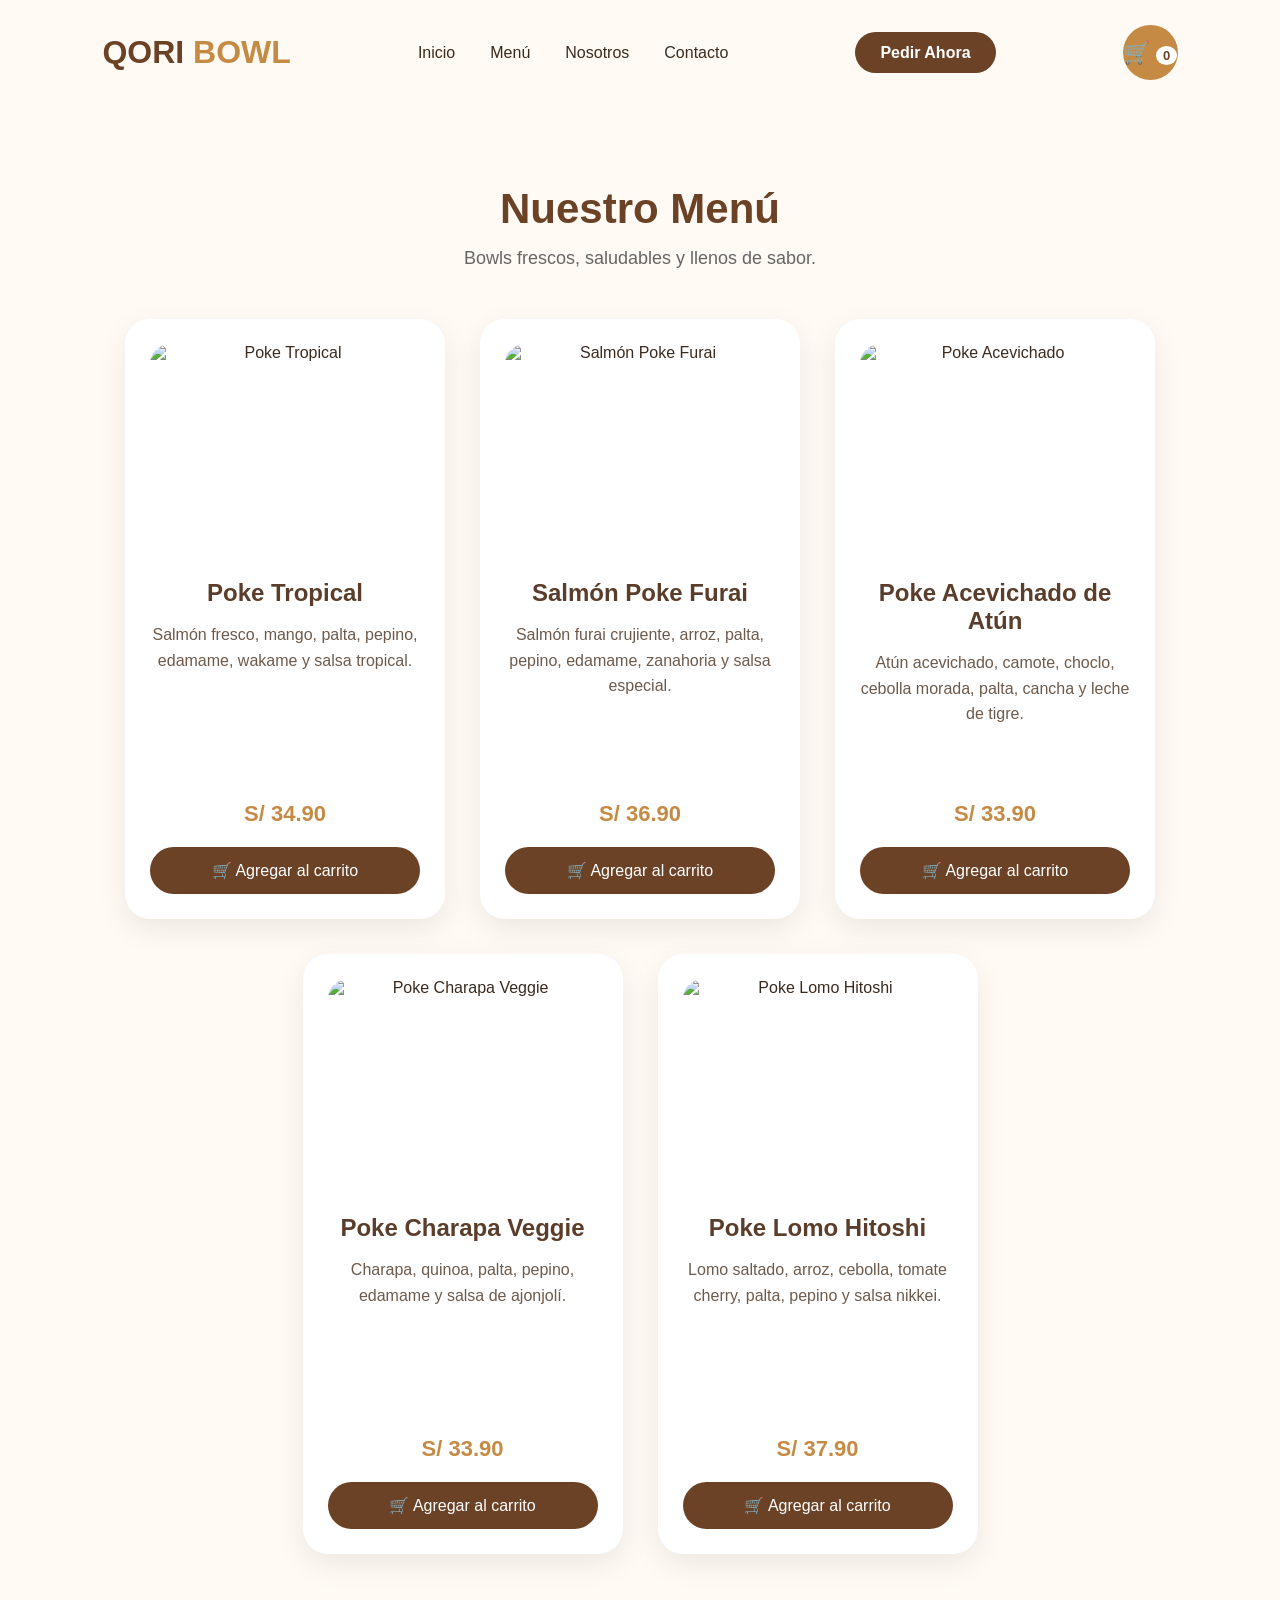
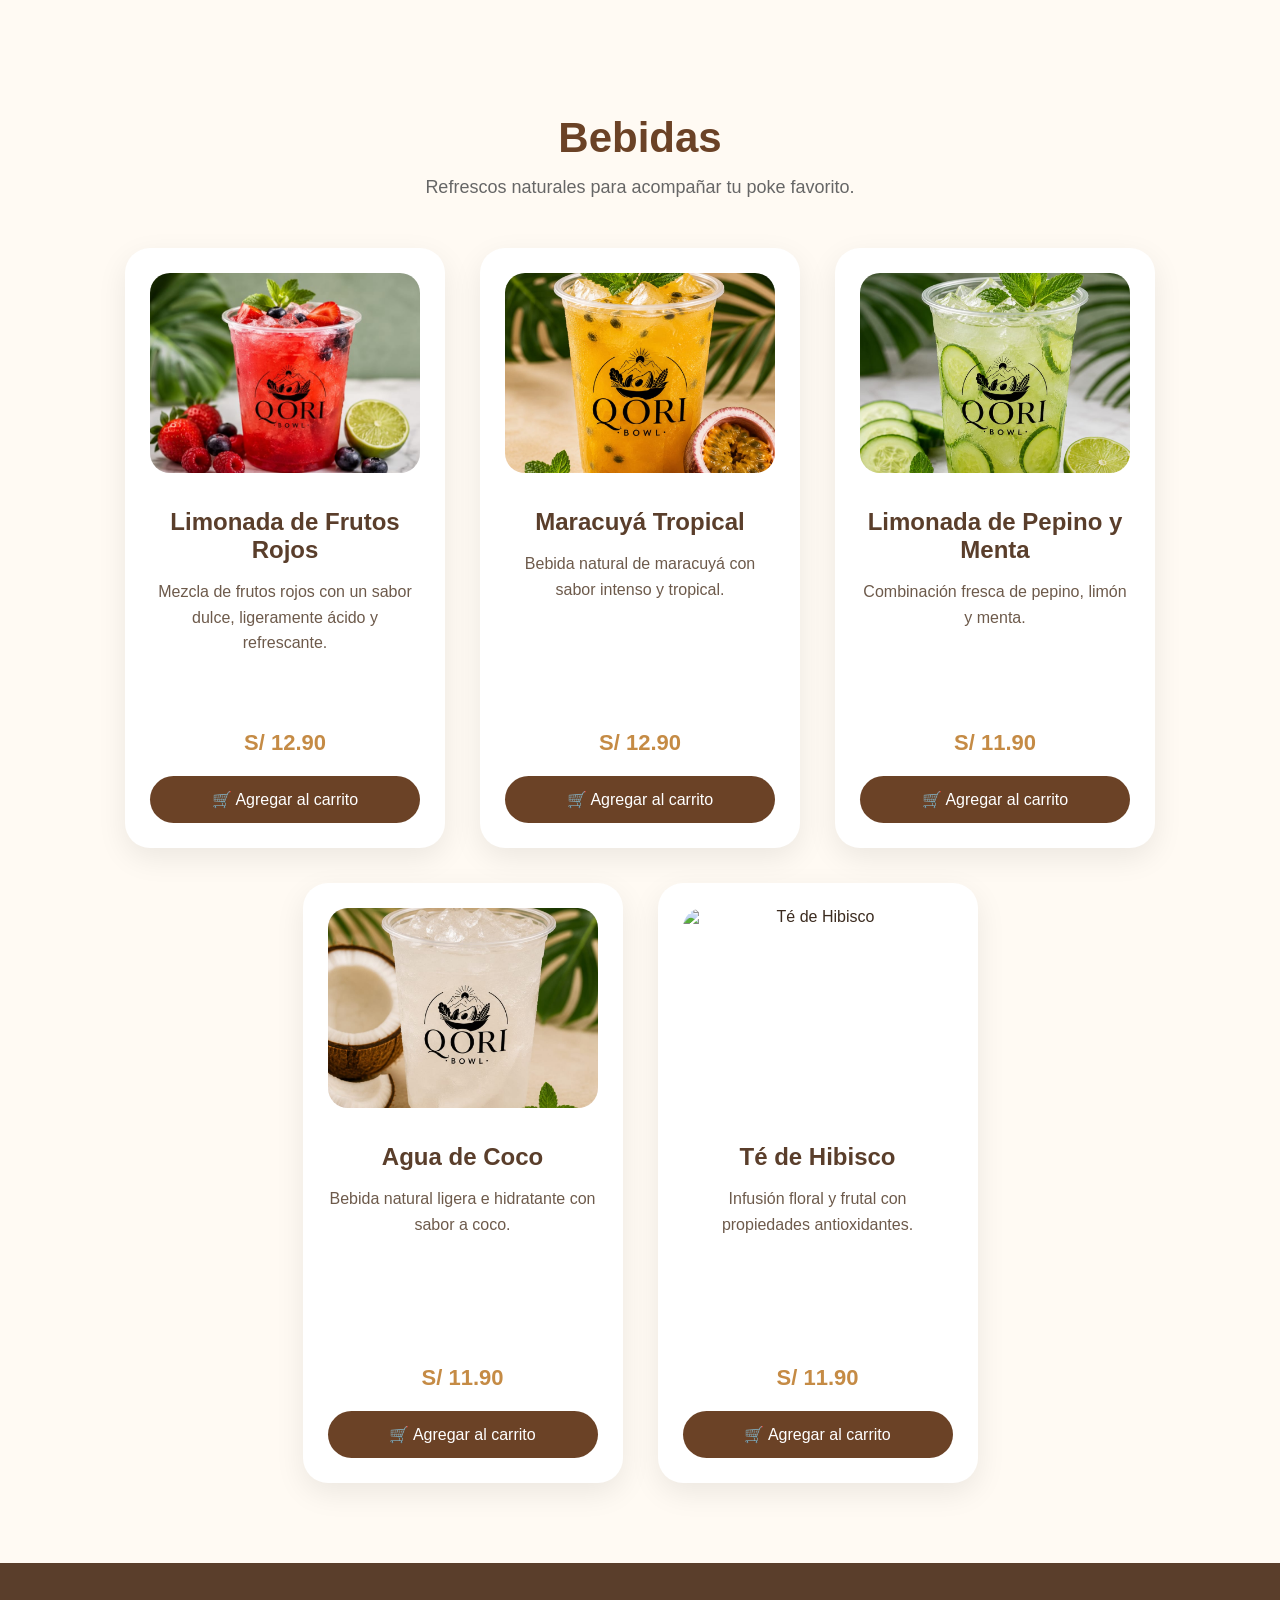
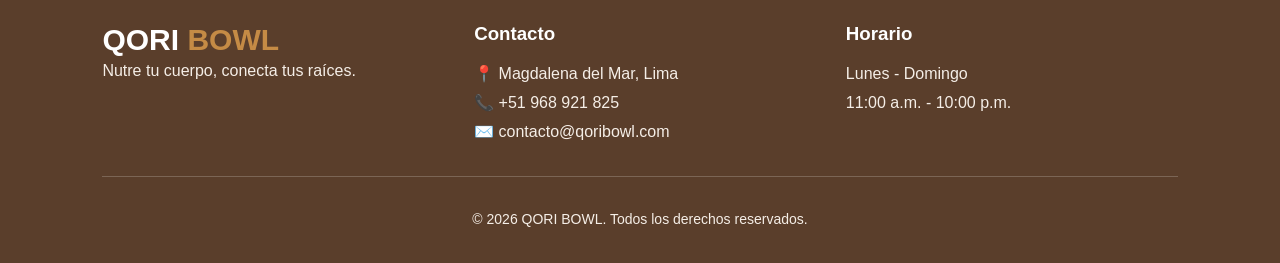
==== menu.html @ 628cc22e "Add files via upload" ====
<!DOCTYPE html>
<html lang="es">

<head>

    <meta charset="UTF-8">

    <meta name="viewport" content="width=device-width, initial-scale=1.0">


    <title>QORI BOWL | Menú</title>


    <link rel="stylesheet" href="css/style.css">


</head>



<body>




<!-- HEADER -->

<header>


<nav class="navbar">



    <!-- LOGO -->

    <div class="logo">

        <a href="index.html">

            <h1>
                QORI <span>BOWL</span>
            </h1>

        </a>

    </div>





    <!-- MENU -->

    <ul class="menu">


        <li>
            <a href="index.html">
                Inicio
            </a>
        </li>


        <li>
            <a href="menu.html">
                Menú
            </a>
        </li>


        <li>
            <a href="nosotros.html">
                Nosotros
            </a>
        </li>


        <li>
            <a href="contacto.html">
                Contacto
            </a>
        </li>


    </ul>





    <!-- BOTON -->

    <div class="boton">


        <a href="https://wa.me/51968921825?text=Hola%20QORI%20BOWL,%20quiero%20realizar%20un%20pedido"

           class="btn-pedido"

           target="_blank">


            Pedir Ahora


        </a>


    </div>
    <!-- CARRITO -->

<div class="carrito-icono">

<button onclick="mostrarCarrito()">

🛒 <span id="contador">0</span>

</button>

</div>



</nav>


</header>







<!-- SECCION MENU -->


<section class="menu-section">



    <h2>
        Nuestro Menú
    </h2>



    <p>
        Bowls frescos, saludables y llenos de sabor.
    </p>





    <div class="cards">


<!-- POKE TROPICAL -->

<div class="card">

<img src="img/poke.png" alt="Poke Tropical">

<h3>
Poke Tropical
</h3>

<p>
Salmón fresco, mango, palta, pepino, edamame, wakame y salsa tropical.
</p>

<span>
S/ 34.90
</span>

<button class="btn-carrito"
onclick="agregarProducto('Poke Tropical',34.90)">

🛒 Agregar al carrito

</button>

</div>



<!-- SALMON POKE FURAI -->

<div class="card">

<img src="img/poke.png" alt="Salmón Poke Furai">

<h3>
Salmón Poke Furai
</h3>

<p>
Salmón furai crujiente, arroz, palta, pepino, edamame, zanahoria y salsa especial.
</p>

<span>
S/ 36.90
</span>

<button class="btn-carrito"
onclick="agregarProducto('Salmón Poke Furai',36.90)">

🛒 Agregar al carrito

</button>

</div>



<!-- ACEVICHADO ATUN -->

<div class="card">

<img src="img/poke.png" alt="Poke Acevichado">

<h3>
Poke Acevichado de Atún
</h3>

<p>
Atún acevichado, camote, choclo, cebolla morada, palta, cancha y leche de tigre.
</p>

<span>
S/ 33.90
</span>

<button class="btn-carrito"
onclick="agregarProducto('Poke Acevichado de Atún',33.90)">

🛒 Agregar al carrito

</button>

</div>



<!-- CHARAPA VEGGIE -->

<div class="card">

<img src="img/poke.png" alt="Poke Charapa Veggie">

<h3>
Poke Charapa Veggie
</h3>

<p>
Charapa, quinoa, palta, pepino, edamame y salsa de ajonjolí.
</p>

<span>
S/ 33.90
</span>

<button class="btn-carrito"
onclick="agregarProducto('Poke Charapa Veggie',33.90)">

🛒 Agregar al carrito

</button>

</div>




<!-- LOMO HITOSHI -->

<div class="card">

<img src="img/poke.png" alt="Poke Lomo Hitoshi">

<h3>
Poke Lomo Hitoshi
</h3>

<p>
Lomo saltado, arroz, cebolla, tomate cherry, palta, pepino y salsa nikkei.
</p>

<span>
S/ 37.90
</span>

<button class="btn-carrito"
onclick="agregarProducto('Poke Lomo Hitoshi',37.90)">

🛒 Agregar al carrito

</button>

</div>


</div> <!-- CIERRE DE CARDS -->


</section> <!-- CIERRE MENU --> 



<!-- =====================================
     BEBIDAS
===================================== -->

<section class="bebidas">

    <h2>Bebidas</h2>

    <p>
        Refrescos naturales para acompañar tu poke favorito.
    </p>

    <div class="cards">

        <!-- LIMONADA DE FRUTOS ROJOS -->
        <div class="card">

            <img src="img/bebidas/limonada-frutos-rojos.jpeg" alt="Limonada de Frutos Rojos">

            <h3>Limonada de Frutos Rojos</h3>

            <p>
                Mezcla de frutos rojos con un sabor dulce,
                ligeramente ácido y refrescante.
            </p>

            <span>S/ 12.90</span>

            <button class="btn-carrito"
                onclick="agregarProducto('Limonada de Frutos Rojos',12.90)">
                🛒 Agregar al carrito
            </button>

        </div>

        <!-- MARACUYÁ TROPICAL -->
        <div class="card">

            <img src="img/bebidas/maracuya-tropical.jpeg" alt="Maracuyá Tropical">

            <h3>Maracuyá Tropical</h3>

            <p>
                Bebida natural de maracuyá con sabor intenso
                y tropical.
            </p>

            <span>S/ 12.90</span>

            <button class="btn-carrito"
                onclick="agregarProducto('Maracuyá Tropical',12.90)">
                🛒 Agregar al carrito
            </button>

        </div>

        <!-- LIMONADA DE PEPINO Y MENTA -->
        <div class="card">

            <img src="img/bebidas/limonada-pepino-menta.jpeg" alt="Limonada de Pepino y Menta">

            <h3>Limonada de Pepino y Menta</h3>

            <p>
                Combinación fresca de pepino, limón y menta.
            </p>

            <span>S/ 11.90</span>

            <button class="btn-carrito"
                onclick="agregarProducto('Limonada de Pepino y Menta',11.90)">
                🛒 Agregar al carrito
            </button>

        </div>

        <!-- AGUA DE COCO -->
        <div class="card">

            <img src="img/bebidas/agua-de-coco.jpeg" alt="Agua de Coco">

            <h3>Agua de Coco</h3>

            <p>
                Bebida natural ligera e hidratante con sabor a coco.
            </p>

            <span>S/ 11.90</span>

            <button class="btn-carrito"
                onclick="agregarProducto('Agua de Coco',11.90)">
                🛒 Agregar al carrito
            </button>

        </div>

        <!-- TÉ DE HIBISCO -->
        <div class="card">

            <img src="img/bebidas/te-de-hibisco.jpeg" alt="Té de Hibisco">

            <h3>Té de Hibisco</h3>

            <p>
                Infusión floral y frutal con propiedades antioxidantes.
            </p>

            <span>S/ 11.90</span>

            <button class="btn-carrito"
                onclick="agregarProducto('Té de Hibisco',11.90)">
                🛒 Agregar al carrito
            </button>

        </div>

    </div>

</section>



<!-- =====================================
     FOOTER
===================================== -->

<footer class="footer">


    <div class="footer-contenido">


        <div class="footer-logo">

            <h2>
                QORI <span>BOWL</span>
            </h2>

            <p>
                Nutre tu cuerpo, conecta tus raíces.
            </p>

        </div>


        <div class="footer-info">

            <h3>
                Contacto
            </h3>

            <p>
                📍 Magdalena del Mar, Lima
            </p>

            <p>
                📞 +51 968 921 825
            </p>

            <p>
                ✉️ contacto@qoribowl.com
            </p>

        </div>


        <div class="footer-horario">

            <h3>
                Horario
            </h3>

            <p>
                Lunes - Domingo
            </p>

            <p>
                11:00 a.m. - 10:00 p.m.
            </p>

        </div>


    </div>


    <hr>


    <p class="copyright">
        © 2026 QORI BOWL. Todos los derechos reservados.
    </p>


</footer>

<!-- PANEL DEL CARRITO -->

<div id="panel-carrito" class="panel-carrito">

<button class="cerrar-carrito" onclick="mostrarCarrito()">
✖
</button>

<h2>
🛒 Mi Pedido
</h2>

<div id="lista-carrito">
Tu carrito está vacío
</div>

<h3 id="total">
Total: S/ 0.00
</h3>

<div class="datos-cliente">


<input 
type="text"
id="nombreCliente"
placeholder="Tu nombre">


<input 
type="text"
id="direccionCliente"
placeholder="Dirección de entrega">


<select id="pagoCliente">

<option value="">
Método de pago
</option>

<option>
Yape
</option>

<option>
Plin
</option>

<option>
Efectivo
</option>

</select>


</div>



<button onclick="enviarWhatsApp()" class="btn-whatsapp">

Enviar pedido por WhatsApp 📲

</button>

</div>

<div id="fondo-carrito" onclick="mostrarCarrito()"></div>

<script src="js/script.js"></script>


</body>

</html>
---- css/style.css ----
/* =====================================
   QORI BOWL - CSS
   Versión consolidada (sin duplicados)
===================================== */


/* RESET */

*{
    margin:0;
    padding:0;
    box-sizing:border-box;
    font-family:"Poppins",Arial,sans-serif;
}

body{
    background:#fffaf3;
    color:#3b2b1f;
}



/* =====================================
   HEADER
===================================== */

header{
    width:100%;
    padding:25px 8%;
}

.navbar{
    display:flex;
    justify-content:space-between;
    align-items:center;
}

/* LOGO */

.logo a{
    text-decoration:none;
}

.logo h1{
    font-size:32px;
    font-weight:800;
    color:#6b4226;
}

.logo span{
    color:#c58b45;
}

/* MENU */

.menu{
    display:flex;
    list-style:none;
    gap:35px;
}

.menu a{
    text-decoration:none;
    color:#3b2b1f;
    font-weight:500;
    transition:.3s;
}

.menu a:hover{
    color:#c58b45;
}

/* BOTON PEDIDO */

.btn-pedido{
    background:#6b4226;
    color:white;
    padding:12px 25px;
    border-radius:30px;
    text-decoration:none;
    font-weight:bold;
}



/* =====================================
   HERO
===================================== */

.hero{
    min-height:80vh;
    display:flex;
    align-items:center;
    justify-content:space-between;
    padding:40px 8%;
    gap:40px;
}

.hero-texto{
    width:50%;
}

.hero-texto h2{
    font-size:60px;
    line-height:1.1;
    color:#5A3E2B;
    margin-bottom:25px;
}

.hero-texto p{
    font-size:19px;
    color:#5C5C5C;
    line-height:1.8;
    max-width:550px;
    margin-bottom:35px;
}

/* BOTONES */

.botones{
    display:flex;
    gap:20px;
}

.btn-ver,
.btn-whatsapp{
    padding:15px 35px;
    border-radius:30px;
    text-decoration:none;
    font-weight:bold;
}

.btn-ver{
    background:#5E8C61;
    color:white;
}

.btn-whatsapp{
    border:2px solid #5E8C61;
    color:#5E8C61;
}

.btn-whatsapp:hover{
    background:#5E8C61;
    color:white;
}

/* IMAGEN HERO */

.hero-imagen{
    width:45%;
    display:flex;
    justify-content:center;
}

.hero-imagen img{
    width:550px;
    max-width:100%;
    object-fit:contain;
    animation:flotar 3s infinite ease-in-out;
}

@keyframes flotar{
    0%{ transform:translateY(0); }
    50%{ transform:translateY(-15px); }
    100%{ transform:translateY(0); }
}



/* =====================================
   MENU (página menu.html)
===================================== */

.menu-section{
    padding:80px 8%;
    text-align:center;
}

.bebidas{
    padding:80px 8%;
    text-align:center;
}

.menu-section h2,
.bebidas h2{
    font-size:42px;
    color:#6b4226;
    margin-bottom:15px;
}

.menu-section>p,
.bebidas>p{
    color:#666;
    font-size:18px;
    margin-bottom:50px;
}

/* TARJETAS DE PRODUCTO (menú y bebidas) */

.cards{
    display:flex;
    justify-content:center;
    align-items:stretch;
    flex-wrap:wrap;
    gap:35px;
}

.card{
    width:320px;
    height:600px;
    background:white;
    border-radius:25px;
    padding:25px;
    box-sizing:border-box;
    box-shadow:0 10px 30px rgba(0,0,0,.08);
    transition:.3s;
    display:flex;
    flex-direction:column;
    justify-content:flex-start;
    text-align:center;
}

.card:hover{
    transform:translateY(-10px);
}

.card img{
    width:100%;
    height:200px;
    object-fit:cover;
    border-radius:20px;
    margin-bottom:20px;
}

.card h3{
    font-size:24px;
    color:#5A3E2B;
    margin:15px 0;
}

.card p{
    color:#6d5a4b;
    line-height:1.6;
    flex:1;
    overflow:hidden;
}

.card span{
    display:block;
    color:#c58b45;
    font-size:22px;
    font-weight:bold;
    margin-bottom:20px;
}

.card button{
    width:100%;
    margin-top:auto;
    flex-shrink:0;
    background:#6b4226;
    color:white;
    border:none;
    padding:14px;
    border-radius:30px;
    font-size:16px;
    cursor:pointer;
}

.card button:hover{
    transform:scale(1.05);
}

/* BOTON "AGREGAR AL CARRITO" */

.btn-carrito{
    width:100%;
    background:#6b4226;
    color:white;
    border:none;
    padding:13px;
    border-radius:30px;
    font-size:16px;
    cursor:pointer;
    transition:.3s;
}

.btn-carrito:hover{
    background:#c58b45;
}



/* =====================================
   NOSOTROS
===================================== */

.nosotros{
    min-height:80vh;
    display:flex;
    align-items:center;
    justify-content:space-between;
    padding:70px 8%;
    gap:50px;
}

.nosotros-texto{
    width:50%;
}

.nosotros-texto h2{
    font-size:45px;
    color:#4b2e1c;
    margin-bottom:25px;
}

.nosotros-texto p{
    font-size:18px;
    color:#6d5a4b;
    line-height:1.8;
    margin-bottom:20px;
}

.nosotros-imagen{
    width:45%;
    display:flex;
    justify-content:center;
}

.nosotros-imagen img{
    width:450px;
    max-width:100%;
    border-radius:30px;
    object-fit:cover;
}



/* =====================================
   CONTACTO
===================================== */

.contacto{
    min-height:80vh;
    padding:80px 8%;
}

/* Contenedor real de las 2 columnas (texto + formulario) */
.contacto-contenido{
    display:flex;
    justify-content:center;
    align-items:flex-start;
    flex-wrap:wrap;
    gap:60px;
}

.contacto-texto{
    width:45%;
}

.contacto-texto h2{
    font-size:45px;
    color:#4b2e1c;
    margin-bottom:20px;
}

.contacto-texto p{
    font-size:18px;
    color:#6d5a4b;
    line-height:1.7;
}

.datos{
    margin:30px 0;
}

.datos p{
    margin-bottom:15px;
}

/* Variante verde WhatsApp (sólida) usada en la página de contacto */
.contacto .btn-whatsapp{
    display:inline-block;
    background:#25D366;
    color:white;
    border:none;
    padding:15px 35px;
    border-radius:30px;
    text-decoration:none;
    font-weight:bold;
}

.contacto .btn-whatsapp:hover{
    background:#1da851;
}

/* FORMULARIO */

.contacto-formulario{
    width:45%;
    background:white;
    padding:35px;
    border-radius:25px;
    box-shadow:0 10px 30px rgba(0,0,0,.08);
}

.contacto-formulario form{
    display:flex;
    flex-direction:column;
    gap:15px;
}

.contacto-formulario input,
.contacto-formulario textarea{
    width:100%;
    padding:15px;
    border-radius:15px;
    border:1px solid #ddd;
    font-size:16px;
}

.contacto-formulario textarea{
    height:130px;
    resize:none;
}

.contacto-formulario button{
    background:#6b4226;
    color:white;
    border:none;
    padding:15px;
    border-radius:30px;
    font-size:16px;
    cursor:pointer;
}

.contacto-formulario button:hover{
    background:#c58b45;
}



/* =====================================
   MAPA (Google Maps embed)
===================================== */

/* Uso como <section> completa (contacto.html) */
section.mapa{
    padding:60px 8%;
    text-align:center;
}

/* Uso como <div> contenedor dentro de .ubicacion (index.html) */
.ubicacion .mapa{
    margin-top:30px;
}

.mapa h2{
    font-size:42px;
    color:#5A3E2B;
    margin-bottom:30px;
}

.mapa iframe{
    width:100%;
    display:block;
    border-radius:25px;
    box-shadow:0 10px 30px rgba(0,0,0,.08);
}



/* =====================================
   LOS MÁS VENDIDOS (index.html)
===================================== */

.destacados{
    padding:60px 8%;
    background:#fff;
    text-align:center;
}

.destacados h2{
    font-size:42px;
    color:#5A3E2B;
    margin-bottom:15px;
}

.destacados>p{
    font-size:18px;
    color:#6d5a4b;
    margin-bottom:50px;
}

.destacados-grid{
    display:flex;
    justify-content:center;
    align-items:stretch;
    flex-wrap:wrap;
    gap:35px;
}

.destacado-card{
    width:320px;
    background:white;
    border-radius:25px;
    padding:25px;
    box-shadow:0 10px 30px rgba(0,0,0,.08);
    display:flex;
    flex-direction:column;
    min-height:520px;
    overflow:hidden;
}

.destacado-card img{
    width:100%;
    height:220px;
    object-fit:cover;
    border-radius:20px;
    display:block;
}

.destacado-card h3{
    color:#5A3E2B;
    font-size:24px;
    margin:20px 0 10px;
}

.destacado-card p{
    color:#6d5a4b;
    line-height:1.6;
    padding:0 20px;
    flex-grow:1;
}

.destacado-card span{
    display:block;
    color:#6b4226;
    font-size:22px;
    font-weight:bold;
    margin:15px 0;
}

.destacado-card .btn-ver{
    display:inline-block;
    background:#6b4226;
    color:white;
    text-decoration:none;
    padding:14px 25px;
    border-radius:30px;
    margin-top:auto;
}



/* =====================================
   ¿POR QUÉ ELEGIR QORI BOWL? (beneficios)
===================================== */

.beneficios{
    padding:60px 8%;
    background:#FAF7F2;
    text-align:center;
}

.beneficios h2{
    font-size:42px;
    color:#5A3E2B;
    margin-bottom:10px;
}

.beneficios>p{
    font-size:18px;
    color:#5C5C5C;
    margin:10px 0 20px;
}

.beneficios-grid{
    display:grid;
    grid-template-columns:repeat(4,1fr);
    gap:30px;
}

.beneficio-card{
    background:white;
    padding:20px;
    border-radius:25px;
    box-shadow:0 10px 30px rgba(0,0,0,.08);
    transition:.3s;
}

.beneficio-card:hover{
    transform:translateY(-10px);
}

.icono{
    font-size:50px;
    margin-bottom:10px;
}

.beneficio-card h3{
    color:#6b4226;
    font-size:22px;
    margin-bottom:10px;
}

.beneficio-card p{
    color:#6d5a4b;
    line-height:1.7;
}



/* =====================================
   TESTIMONIOS
===================================== */

.testimonios{
    padding:60px 8%;
    background:#fff;
    text-align:center;
}

.testimonios h2{
    font-size:42px;
    color:#5A3E2B;
    margin-bottom:10px;
}

.testimonios>p{
    font-size:18px;
    color:#6d5a4b;
    margin:10px 0 20px;
}

.testimonios-grid{
    display:grid;
    grid-template-columns:repeat(3,1fr);
    gap:30px;
}

.testimonio-card{
    background:white;
    padding:35px;
    border-radius:25px;
    box-shadow:0 10px 30px rgba(0,0,0,.08);
    transition:.3s;
    min-height:220px;
}

.testimonio-card:hover{
    transform:translateY(-8px);
}

.testimonio-card img{
    width:80px;
    height:80px;
    border-radius:50%;
    object-fit:cover;
    margin-bottom:20px;
}

.estrellas{
    color:#c58b45;
    font-size:20px;
    margin-bottom:15px;
}

.testimonio-card h3{
    color:#6b4226;
    margin-bottom:10px;
}

.testimonio-card p{
    color:#6d5a4b;
    line-height:1.7;
    font-style:italic;
}



/* =====================================
   UBICACIÓN (mapa en index.html)
===================================== */

.ubicacion{
    padding:60px 8%;
    background:white;
    text-align:center;
}

.ubicacion h2{
    color:#5A3E2B;
    font-size:42px;
    margin-bottom:15px;
}

.ubicacion p{
    color:#6d5a4b;
    margin-bottom:40px;
}



/* =====================================
   FOOTER
===================================== */

.footer{
    background:#5A3E2B;
    color:white;
    padding:60px 8% 30px;
}

.footer-contenido{
    display:grid;
    grid-template-columns:repeat(3,1fr);
    gap:40px;
}

.footer h2,
.footer h3{
    color:white;
}

.footer h2{
    font-size:30px;
}

.footer span{
    color:#c58b45;
}

.footer h3{
    margin-bottom:15px;
}

.footer p{
    color:#f5eee7;
    line-height:1.8;
}

.footer hr{
    margin:30px 0;
    border:none;
    border-top:1px solid rgba(255,255,255,.2);
}

.copyright{
    text-align:center;
    font-size:14px;
    margin-top:25px;
}



/* =====================================
   CARRITO DE COMPRAS (menu.html)
===================================== */

/* ICONO CARRITO */

.carrito-icono button{
    background:#c58b45;
    color:white;
    border:none;
    width:55px;
    height:55px;
    border-radius:50%;
    font-size:22px;
    cursor:pointer;
    transition:.3s;
}

.carrito-icono button:hover{
    background:#6b4226;
    transform:scale(1.1);
}

#contador{
    background:white;
    color:#6b4226;
    border-radius:50%;
    padding:2px 7px;
    font-size:13px;
    font-weight:bold;
}

/* PANEL CARRITO */

.panel-carrito{
    position:fixed;
    top:0;
    right:-400px;
    width:360px;
    height:100vh;
    background:#fffaf3;
    padding:30px;
    box-shadow:-5px 0 25px rgba(0,0,0,.2);
    transition:.4s;
    z-index:9999;
    overflow-y:auto;
}

.panel-carrito.activo{
    right:0;
}

.panel-carrito h2{
    color:#6b4226;
    margin-bottom:25px;
}

/* CERRAR */

.cerrar-carrito{
    position:absolute;
    right:20px;
    top:15px;
    background:none;
    border:none;
    font-size:25px;
    color:#6b4226;
    cursor:pointer;
}

/* PRODUCTOS EN EL CARRITO */

.producto-carrito{
    border-bottom:1px solid #ddd;
    padding:15px 0;
}

.producto-carrito h4{
    color:#6b4226;
    margin-bottom:8px;
}

.producto-carrito p{
    color:#c58b45;
    font-weight:bold;
}

.producto-carrito button{
    background:#6b4226;
    color:white;
    border:none;
    padding:5px 12px;
    border-radius:20px;
    margin:5px;
    cursor:pointer;
}

.producto-carrito button:hover{
    background:#c58b45;
}

#total{
    margin-top:25px;
    color:#4b2e1c;
}

/* Variante verde WhatsApp (checkout del carrito) */
.panel-carrito .btn-whatsapp{
    width:100%;
    margin-top:25px;
    background:#25D366;
    color:white;
    border:none;
    padding:15px;
    border-radius:30px;
    cursor:pointer;
}

.panel-carrito .btn-whatsapp:hover{
    background:#1da851;
}

/* DATOS DEL CLIENTE (checkout) */

.datos-cliente{
    margin-top:20px;
}

.datos-cliente input,
.datos-cliente select{
    width:100%;
    padding:12px;
    margin-bottom:10px;
    border-radius:15px;
    border:1px solid #ddd;
}



/* =====================================
   WHATSAPP FLOTANTE
===================================== */

.whatsapp-float{
    position:fixed;
    bottom:25px;
    right:25px;
    width:65px;
    height:65px;
    background:#25D366;
    border-radius:50%;
    display:flex;
    align-items:center;
    justify-content:center;
    z-index:999;
    box-shadow:0 10px 25px rgba(0,0,0,.2);
}

.whatsapp-float img{
    width:35px;
}



/* =====================================
   RESPONSIVE (celular / tablet)
===================================== */

@media(max-width:900px){

    .navbar{
        flex-direction:column;
        gap:20px;
    }

    .menu{
        flex-direction:column;
        text-align:center;
        gap:20px;
    }

    .hero{
        flex-direction:column;
        text-align:center;
    }

    .hero-texto,
    .hero-imagen{
        width:100%;
    }

    .hero-texto h2{
        font-size:38px;
    }

    .botones{
        justify-content:center;
        flex-wrap:wrap;
    }

    .nosotros{
        flex-direction:column;
        text-align:center;
    }

    .nosotros-texto,
    .nosotros-imagen{
        width:100%;
    }

    .contacto-texto,
    .contacto-formulario{
        width:100%;
    }

    .cards{
        flex-direction:column;
        align-items:center;
    }

    .card{
        width:90%;
    }

    .destacados-grid{
        flex-direction:column;
        align-items:center;
    }

    .destacado-card{
        width:90%;
    }

    .beneficios-grid,
    .testimonios-grid{
        grid-template-columns:1fr;
    }

    .footer-contenido{
        grid-template-columns:1fr;
        text-align:center;
    }

    .panel-carrito{
        width:100%;
    }

}
/* REDES SOCIALES */
.redes-sociales{
    display:flex;
    justify-content:center;
    gap:20px;
    margin:25px 0;
}

.redes-sociales a{
    width:50px;
    height:50px;
    display:flex;
    align-items:center;
    justify-content:center;
    border-radius:50%;
    background:#ffffff;
    color:#5b7c52;
    font-size:28px;
    text-decoration:none;
    transition:0.3s;
}

.redes-sociales a:hover{
    transform:translateY(-5px);
    background:#5b7c52;
    color:white;
}
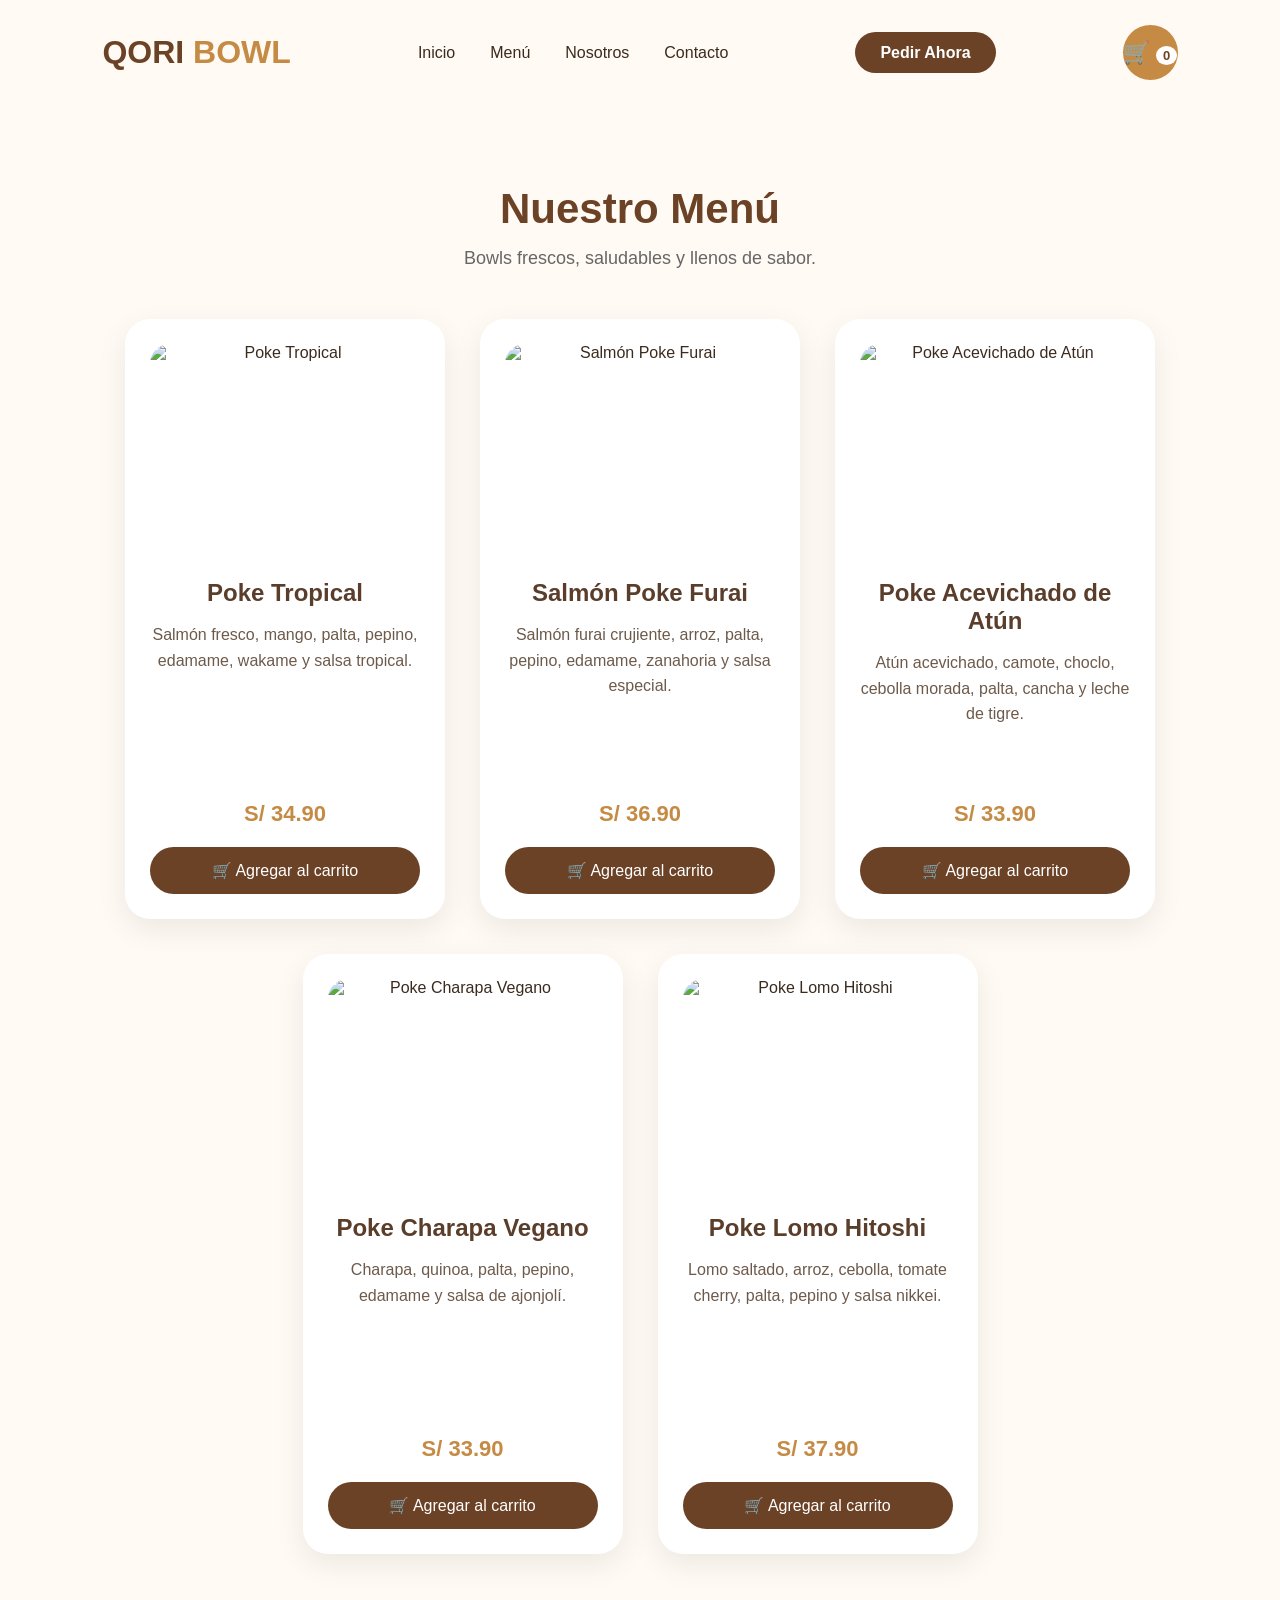
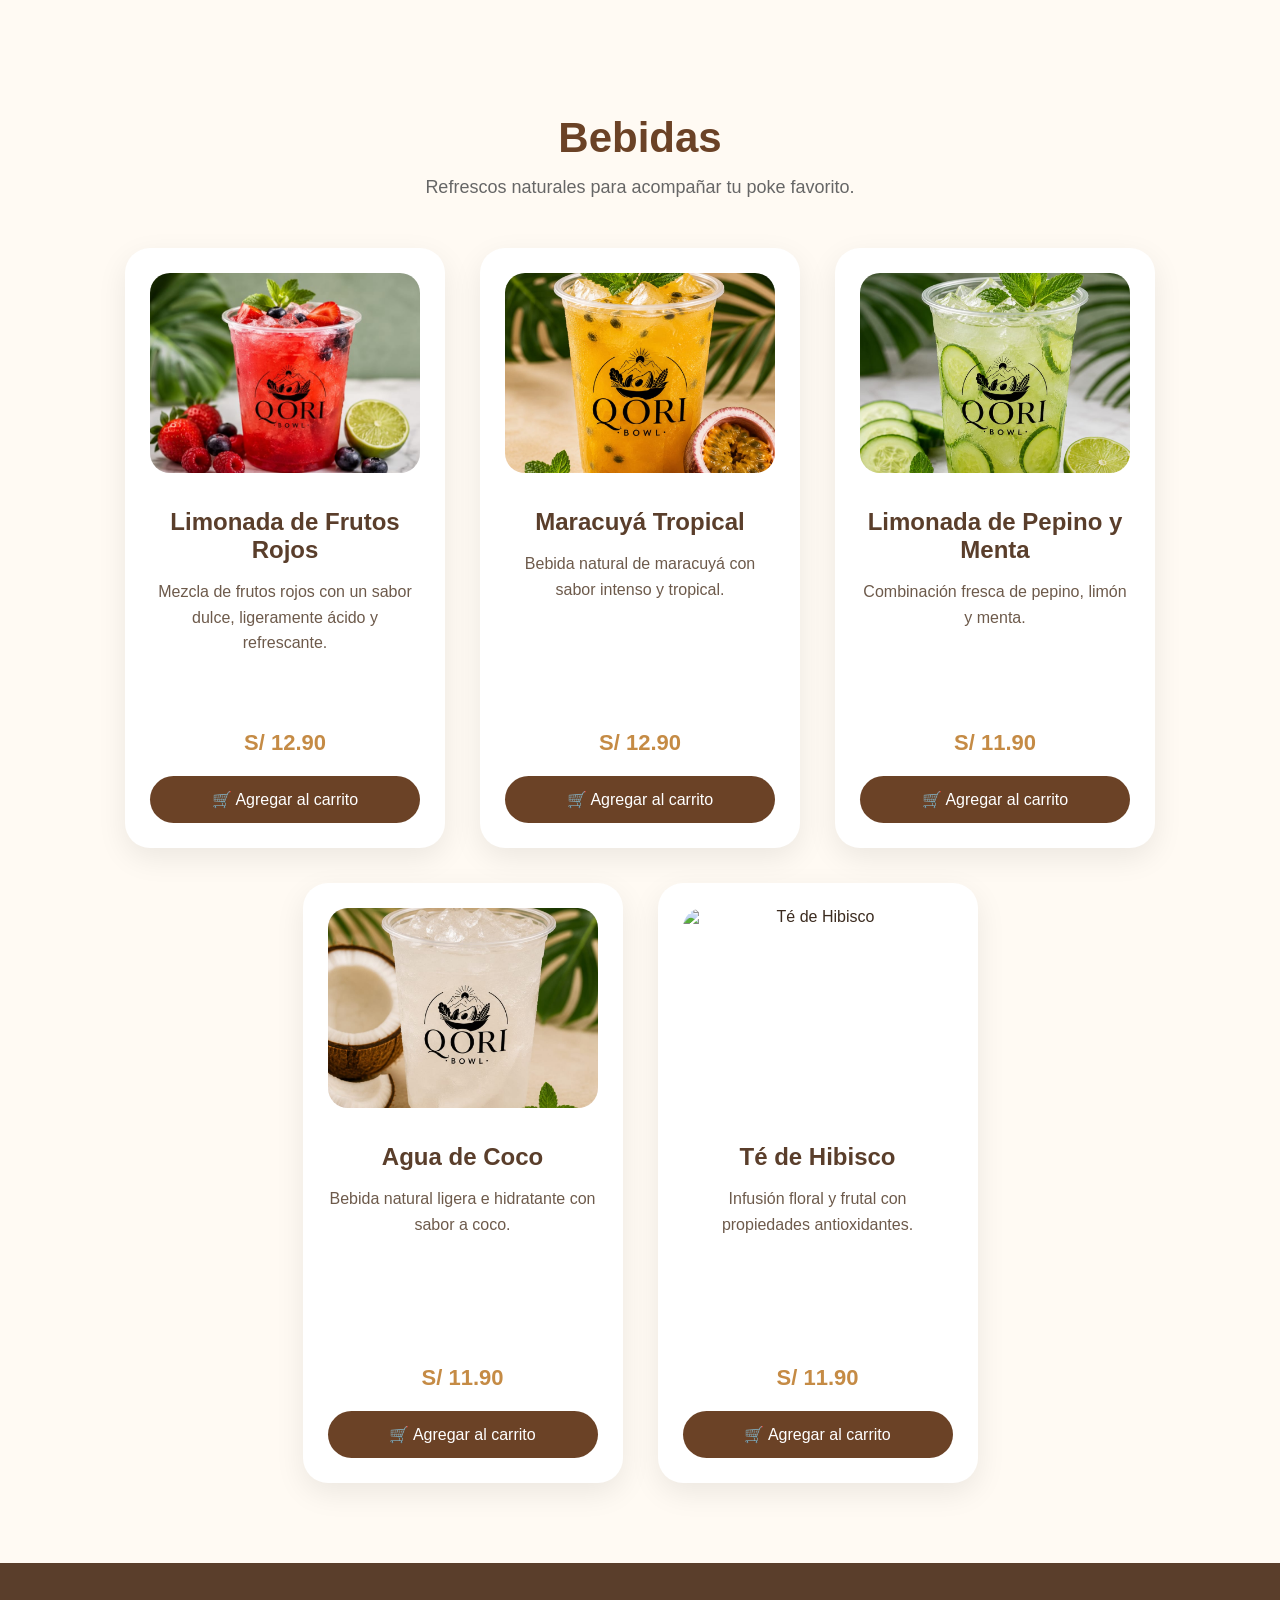
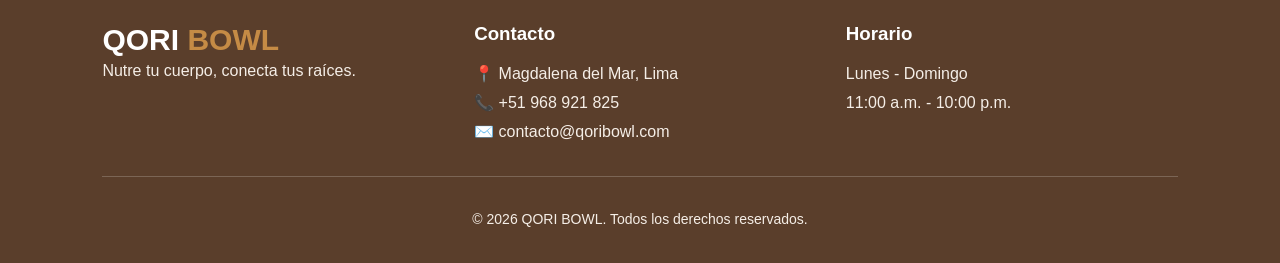
==== commit db78c4ef: "Update menu.html" ====
--- a/menu.html
+++ b/menu.html
@@ -135,177 +135,172 @@
 
 <!-- SECCION MENU -->
 
-
 <section class="menu-section">
-
-
 
     <h2>
         Nuestro Menú
     </h2>
 
-
-
     <p>
         Bowls frescos, saludables y llenos de sabor.
     </p>
 
 
-
-
-
     <div class="cards">
 
 
-<!-- POKE TROPICAL -->
-
-<div class="card">
-
-<img src="img/poke.png" alt="Poke Tropical">
-
-<h3>
-Poke Tropical
-</h3>
-
-<p>
-Salmón fresco, mango, palta, pepino, edamame, wakame y salsa tropical.
-</p>
-
-<span>
-S/ 34.90
-</span>
-
-<button class="btn-carrito"
-onclick="agregarProducto('Poke Tropical',34.90)">
-
-🛒 Agregar al carrito
-
-</button>
-
-</div>
-
-
-
-<!-- SALMON POKE FURAI -->
-
-<div class="card">
-
-<img src="img/poke.png" alt="Salmón Poke Furai">
-
-<h3>
-Salmón Poke Furai
-</h3>
-
-<p>
-Salmón furai crujiente, arroz, palta, pepino, edamame, zanahoria y salsa especial.
-</p>
-
-<span>
-S/ 36.90
-</span>
-
-<button class="btn-carrito"
-onclick="agregarProducto('Salmón Poke Furai',36.90)">
-
-🛒 Agregar al carrito
-
-</button>
-
-</div>
-
-
-
-<!-- ACEVICHADO ATUN -->
-
-<div class="card">
-
-<img src="img/poke.png" alt="Poke Acevichado">
-
-<h3>
-Poke Acevichado de Atún
-</h3>
-
-<p>
-Atún acevichado, camote, choclo, cebolla morada, palta, cancha y leche de tigre.
-</p>
-
-<span>
-S/ 33.90
-</span>
-
-<button class="btn-carrito"
-onclick="agregarProducto('Poke Acevichado de Atún',33.90)">
-
-🛒 Agregar al carrito
-
-</button>
-
-</div>
-
-
-
-<!-- CHARAPA VEGGIE -->
-
-<div class="card">
-
-<img src="img/poke.png" alt="Poke Charapa Veggie">
-
-<h3>
-Poke Charapa Veggie
-</h3>
-
-<p>
-Charapa, quinoa, palta, pepino, edamame y salsa de ajonjolí.
-</p>
-
-<span>
-S/ 33.90
-</span>
-
-<button class="btn-carrito"
-onclick="agregarProducto('Poke Charapa Veggie',33.90)">
-
-🛒 Agregar al carrito
-
-</button>
-
-</div>
-
-
-
-
-<!-- LOMO HITOSHI -->
-
-<div class="card">
-
-<img src="img/poke.png" alt="Poke Lomo Hitoshi">
-
-<h3>
-Poke Lomo Hitoshi
-</h3>
-
-<p>
-Lomo saltado, arroz, cebolla, tomate cherry, palta, pepino y salsa nikkei.
-</p>
-
-<span>
-S/ 37.90
-</span>
-
-<button class="btn-carrito"
-onclick="agregarProducto('Poke Lomo Hitoshi',37.90)">
-
-🛒 Agregar al carrito
-
-</button>
-
-</div>
-
-
-</div> <!-- CIERRE DE CARDS -->
-
-
-</section> <!-- CIERRE MENU --> 
+        <!-- POKE TROPICAL -->
+
+        <div class="card">
+
+            <img src="img/platos/poke-tropical.jpeg" alt="Poke Tropical">
+
+            <h3>
+                Poke Tropical
+            </h3>
+
+            <p>
+                Salmón fresco, mango, palta, pepino, edamame,
+                wakame y salsa tropical.
+            </p>
+
+            <span>
+                S/ 34.90
+            </span>
+
+            <button class="btn-carrito"
+            onclick="agregarProducto('Poke Tropical',34.90)">
+
+                🛒 Agregar al carrito
+
+            </button>
+
+        </div>
+
+
+
+        <!-- SALMON POKE FURAI -->
+
+        <div class="card">
+
+            <img src="img/platos/salmon-poke-furai.jpeg" alt="Salmón Poke Furai">
+
+            <h3>
+                Salmón Poke Furai
+            </h3>
+
+            <p>
+                Salmón furai crujiente, arroz, palta, pepino,
+                edamame, zanahoria y salsa especial.
+            </p>
+
+            <span>
+                S/ 36.90
+            </span>
+
+            <button class="btn-carrito"
+            onclick="agregarProducto('Salmón Poke Furai',36.90)">
+
+                🛒 Agregar al carrito
+
+            </button>
+
+        </div>
+
+
+
+        <!-- POKE ACEVICHADO DE ATÚN -->
+
+        <div class="card">
+
+            <img src="img/platos/poke-acevichado-atun.jpeg" alt="Poke Acevichado de Atún">
+
+            <h3>
+                Poke Acevichado de Atún
+            </h3>
+
+            <p>
+                Atún acevichado, camote, choclo, cebolla morada,
+                palta, cancha y leche de tigre.
+            </p>
+
+            <span>
+                S/ 33.90
+            </span>
+
+            <button class="btn-carrito"
+            onclick="agregarProducto('Poke Acevichado de Atún',33.90)">
+
+                🛒 Agregar al carrito
+
+            </button>
+
+        </div>
+
+
+
+        <!-- POKE CHARAPA VEGANO -->
+
+        <div class="card">
+
+            <img src="img/platos/poke-charapa-vegano.jpeg" alt="Poke Charapa Vegano">
+
+            <h3>
+                Poke Charapa Vegano
+            </h3>
+
+            <p>
+                Charapa, quinoa, palta, pepino, edamame
+                y salsa de ajonjolí.
+            </p>
+
+            <span>
+                S/ 33.90
+            </span>
+
+            <button class="btn-carrito"
+            onclick="agregarProducto('Poke Charapa Vegano',33.90)">
+
+                🛒 Agregar al carrito
+
+            </button>
+
+        </div>
+
+
+
+        <!-- POKE LOMO HITOSHI -->
+
+        <div class="card">
+
+            <img src="img/platos/poke-lomo-hitoshi.jpeg" alt="Poke Lomo Hitoshi">
+
+            <h3>
+                Poke Lomo Hitoshi
+            </h3>
+
+            <p>
+                Lomo saltado, arroz, cebolla, tomate cherry,
+                palta, pepino y salsa nikkei.
+            </p>
+
+            <span>
+                S/ 37.90
+            </span>
+
+            <button class="btn-carrito"
+            onclick="agregarProducto('Poke Lomo Hitoshi',37.90)">
+
+                🛒 Agregar al carrito
+
+            </button>
+
+        </div>
+
+
+    </div>
+
+</section>
 
 
 
